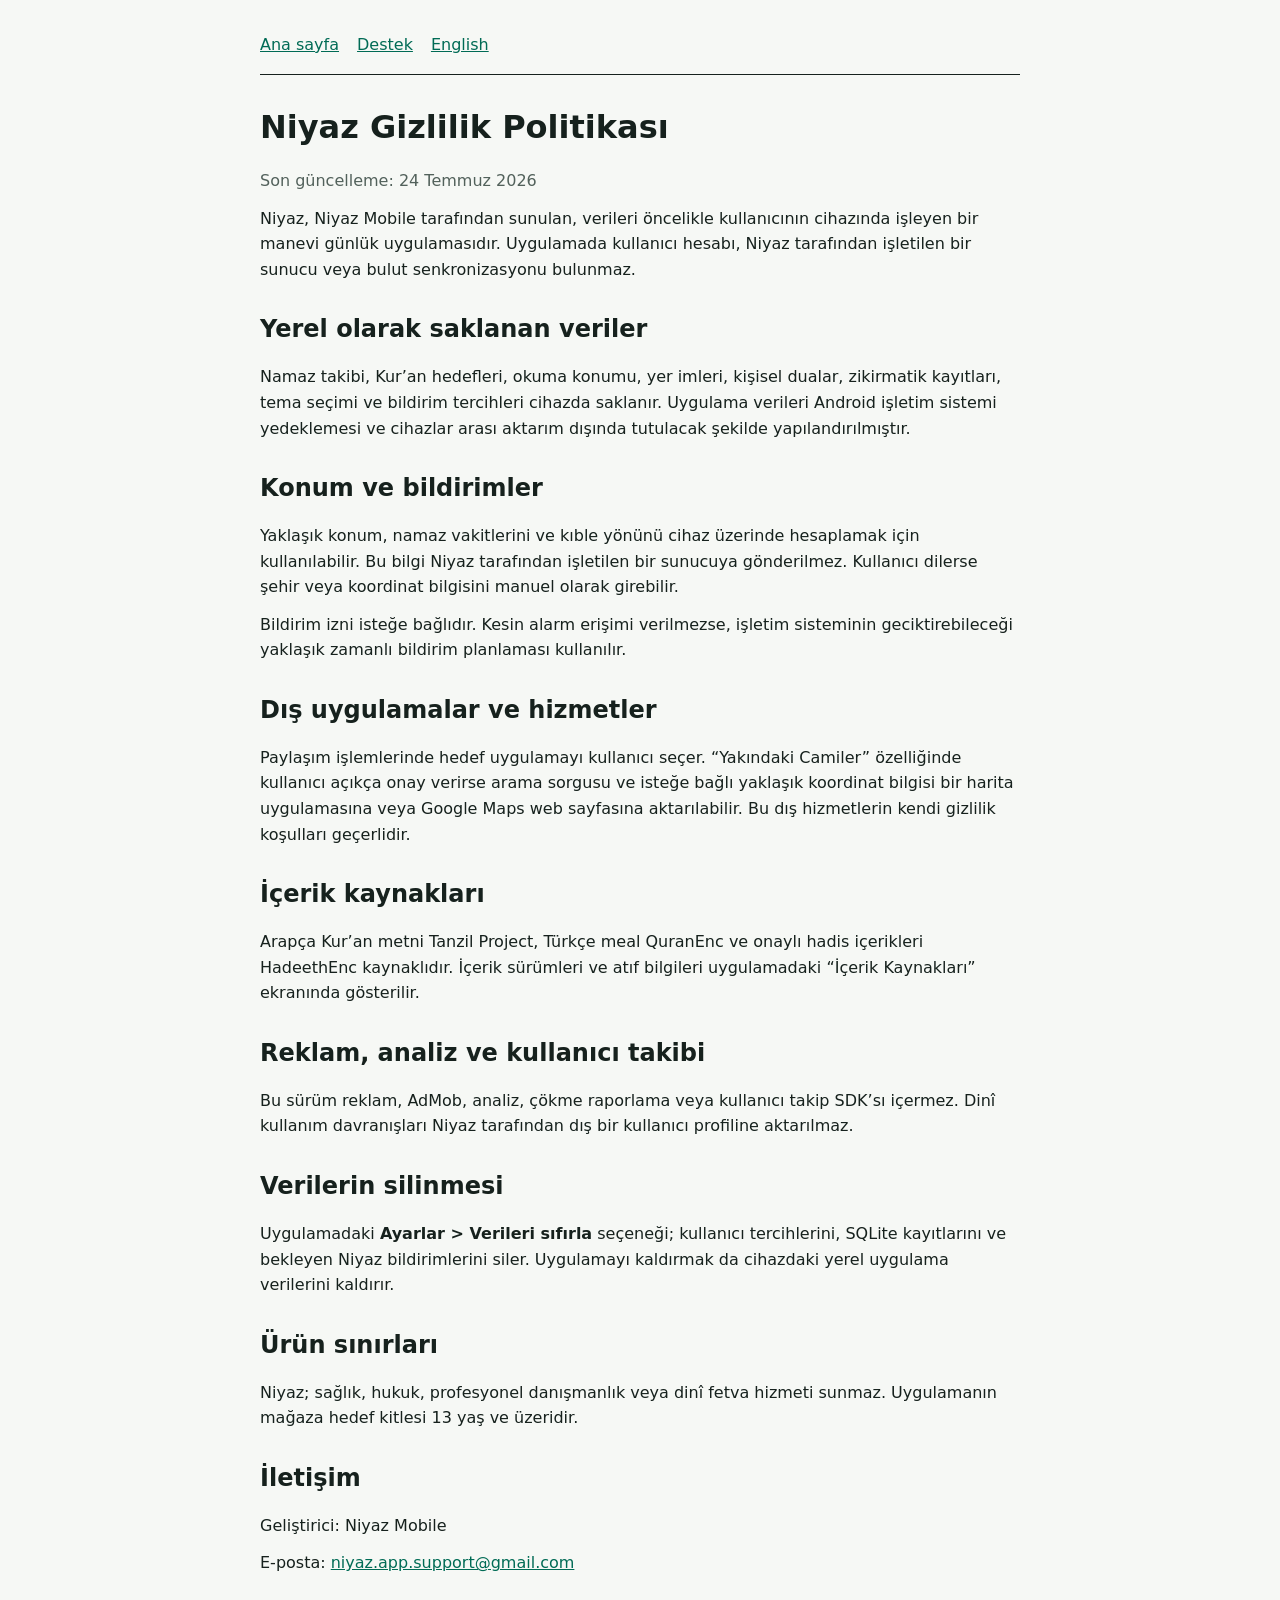
==== privacy-policy-tr.html @ 7903f7b3 "Add files via upload Publish Niyaz privacy and support pages" ====
<!doctype html>
<html lang="tr">
<head>
  <meta charset="utf-8">
  <meta name="viewport" content="width=device-width, initial-scale=1">
  <meta name="description" content="Niyaz – Manevi Günlük uygulamasının gizlilik politikası.">
  <title>Niyaz Gizlilik Politikası</title>
  <link rel="stylesheet" href="style.css">
</head>
<body>
  <main>
    <nav aria-label="Sayfa bağlantıları">
      <a href="index.html">Ana sayfa</a>
      <a href="support-tr.html">Destek</a>
      <a href="privacy-policy-en.html" lang="en">English</a>
    </nav>
    <h1>Niyaz Gizlilik Politikası</h1>
    <p class="meta">Son güncelleme: 24 Temmuz 2026</p>
    <p>Niyaz, Niyaz Mobile tarafından sunulan, verileri öncelikle kullanıcının cihazında işleyen bir manevi günlük uygulamasıdır. Uygulamada kullanıcı hesabı, Niyaz tarafından işletilen bir sunucu veya bulut senkronizasyonu bulunmaz.</p>
    <h2>Yerel olarak saklanan veriler</h2>
    <p>Namaz takibi, Kur’an hedefleri, okuma konumu, yer imleri, kişisel dualar, zikirmatik kayıtları, tema seçimi ve bildirim tercihleri cihazda saklanır. Uygulama verileri Android işletim sistemi yedeklemesi ve cihazlar arası aktarım dışında tutulacak şekilde yapılandırılmıştır.</p>
    <h2>Konum ve bildirimler</h2>
    <p>Yaklaşık konum, namaz vakitlerini ve kıble yönünü cihaz üzerinde hesaplamak için kullanılabilir. Bu bilgi Niyaz tarafından işletilen bir sunucuya gönderilmez. Kullanıcı dilerse şehir veya koordinat bilgisini manuel olarak girebilir.</p>
    <p>Bildirim izni isteğe bağlıdır. Kesin alarm erişimi verilmezse, işletim sisteminin geciktirebileceği yaklaşık zamanlı bildirim planlaması kullanılır.</p>
    <h2>Dış uygulamalar ve hizmetler</h2>
    <p>Paylaşım işlemlerinde hedef uygulamayı kullanıcı seçer. “Yakındaki Camiler” özelliğinde kullanıcı açıkça onay verirse arama sorgusu ve isteğe bağlı yaklaşık koordinat bilgisi bir harita uygulamasına veya Google Maps web sayfasına aktarılabilir. Bu dış hizmetlerin kendi gizlilik koşulları geçerlidir.</p>
    <h2>İçerik kaynakları</h2>
    <p>Arapça Kur’an metni Tanzil Project, Türkçe meal QuranEnc ve onaylı hadis içerikleri HadeethEnc kaynaklıdır. İçerik sürümleri ve atıf bilgileri uygulamadaki “İçerik Kaynakları” ekranında gösterilir.</p>
    <h2>Reklam, analiz ve kullanıcı takibi</h2>
    <p>Bu sürüm reklam, AdMob, analiz, çökme raporlama veya kullanıcı takip SDK’sı içermez. Dinî kullanım davranışları Niyaz tarafından dış bir kullanıcı profiline aktarılmaz.</p>
    <h2>Verilerin silinmesi</h2>
    <p>Uygulamadaki <strong>Ayarlar &gt; Verileri sıfırla</strong> seçeneği; kullanıcı tercihlerini, SQLite kayıtlarını ve bekleyen Niyaz bildirimlerini siler. Uygulamayı kaldırmak da cihazdaki yerel uygulama verilerini kaldırır.</p>
    <h2>Ürün sınırları</h2>
    <p>Niyaz; sağlık, hukuk, profesyonel danışmanlık veya dinî fetva hizmeti sunmaz. Uygulamanın mağaza hedef kitlesi 13 yaş ve üzeridir.</p>
    <h2>İletişim</h2>
    <p>Geliştirici: Niyaz Mobile</p>
    <p>E-posta: <a href="mailto:niyaz.app.support@gmail.com">niyaz.app.support@gmail.com</a></p>
  </main>
</body>
</html>
---- style.css ----
:root {
  color-scheme: light dark;
  font-family: system-ui, -apple-system, BlinkMacSystemFont, "Segoe UI", sans-serif;
  line-height: 1.6;
  font-synthesis: none;
}
* { box-sizing: border-box; }
body { margin: 0; background: #f6f8f5; color: #16211d; }
main { width: min(760px, calc(100% - 32px)); margin: 0 auto; padding: 32px 0 64px; }
h1, h2 { line-height: 1.25; }
h1 { margin-top: 0; }
h2 { margin-top: 2rem; }
p { margin: 0.75rem 0; }
a { color: #006b55; overflow-wrap: anywhere; }
a:hover, a:focus-visible { text-decoration-thickness: 2px; }
nav { display: flex; flex-wrap: wrap; gap: 12px 18px; margin-bottom: 32px; padding-bottom: 16px; border-bottom: 1px solid currentColor; }
.meta { color: #52615b; }
@media (prefers-color-scheme: dark) {
  body { background: #071c15; color: #ecf4ef; }
  a { color: #78d9bb; }
  .meta { color: #b6c7bf; }
}
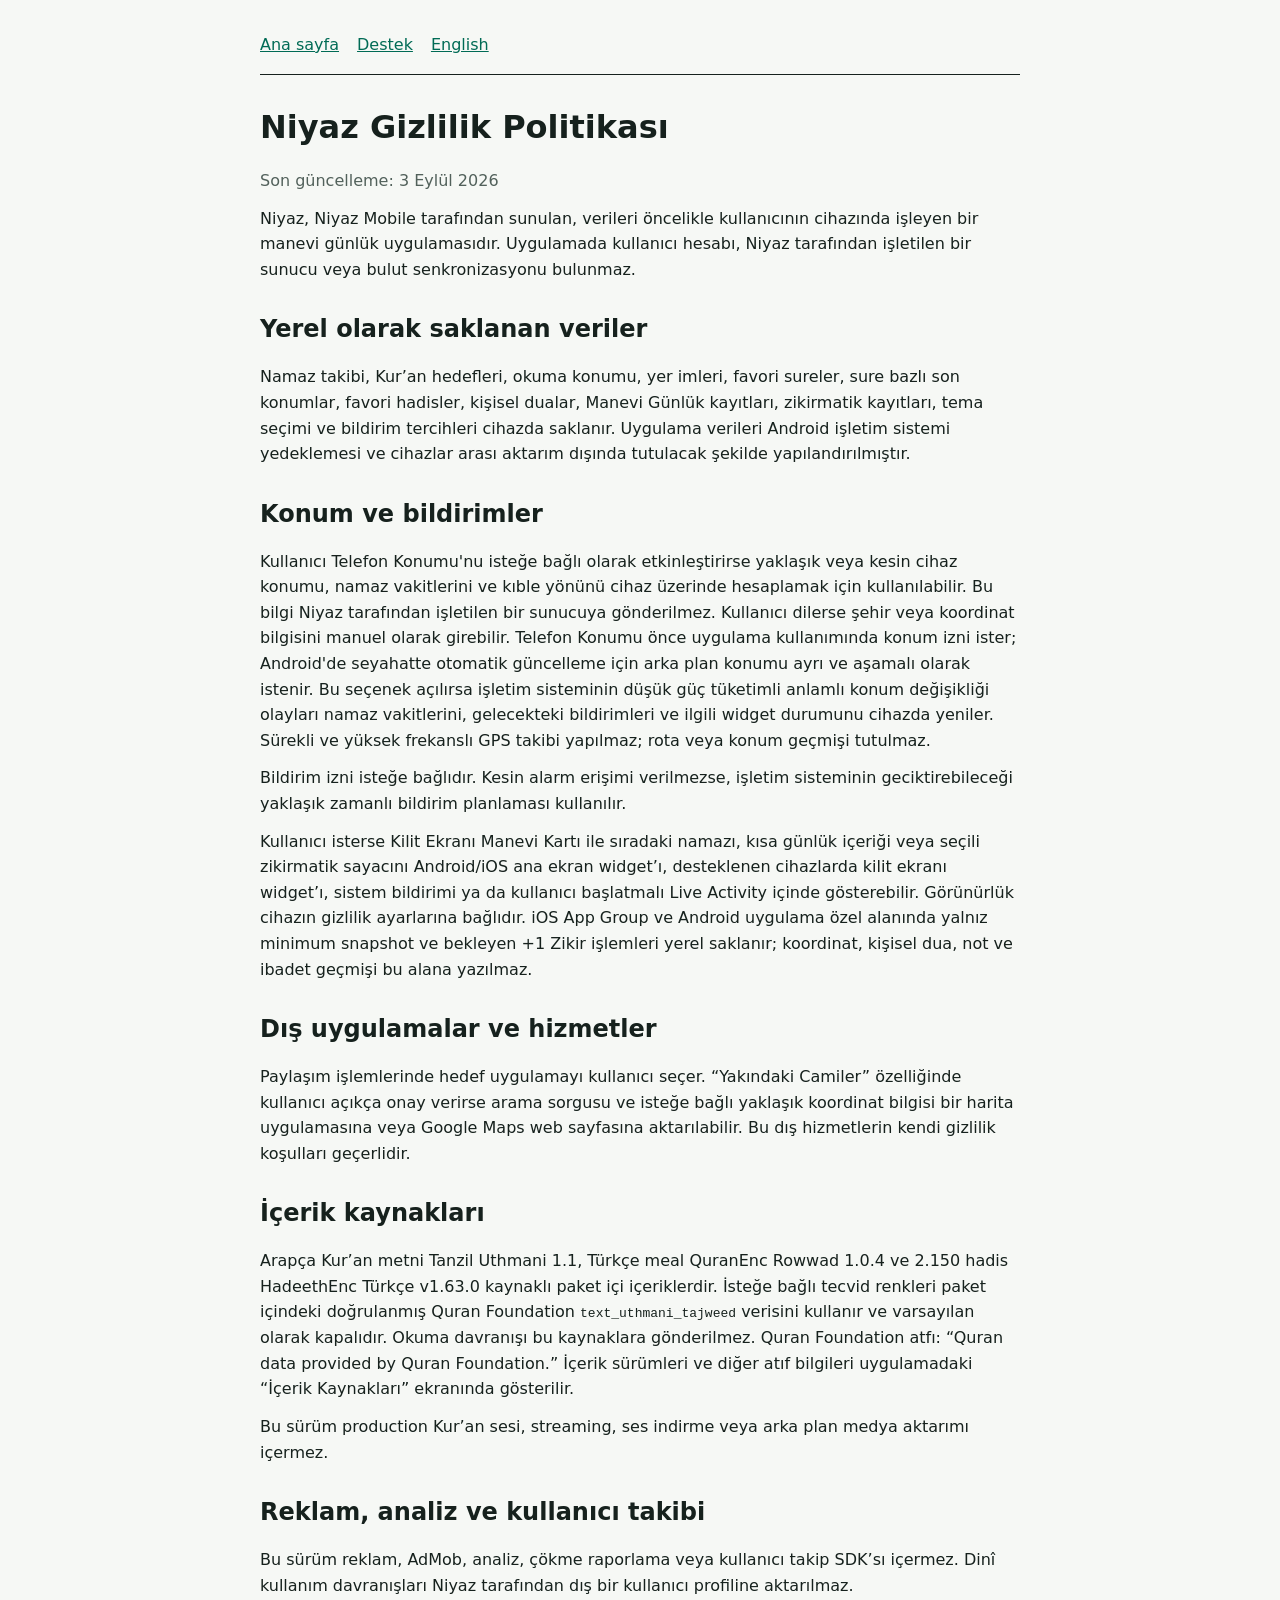
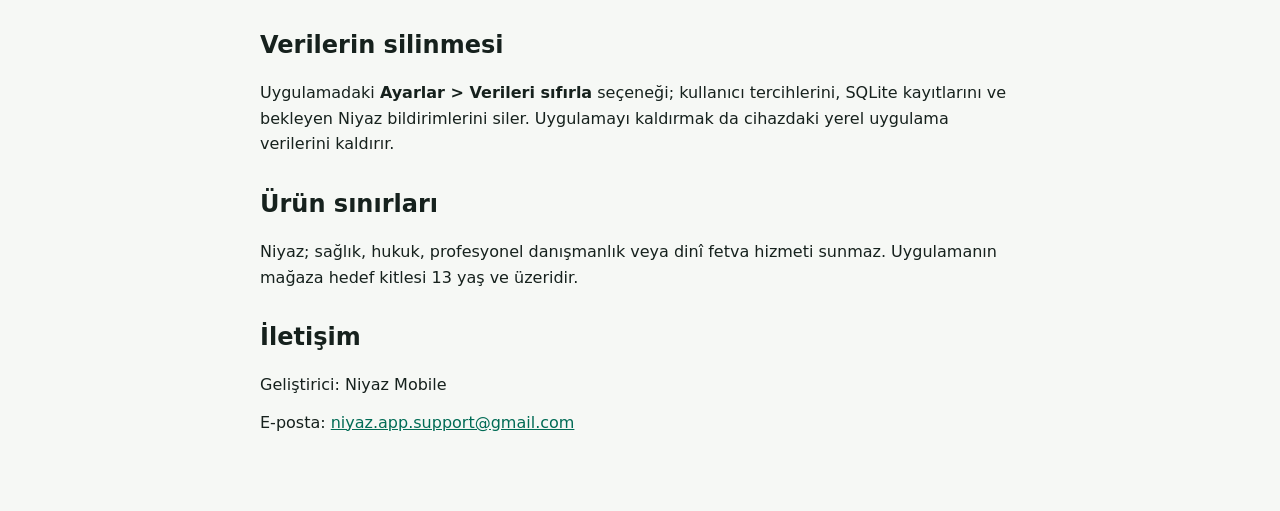
==== commit 67908108: "Update privacy-policy-tr.html" ====
--- a/privacy-policy-tr.html
+++ b/privacy-policy-tr.html
@@ -15,17 +15,19 @@
       <a href="privacy-policy-en.html" lang="en">English</a>
     </nav>
     <h1>Niyaz Gizlilik Politikası</h1>
-    <p class="meta">Son güncelleme: 24 Temmuz 2026</p>
+    <p class="meta">Son güncelleme: 3 Eylül 2026</p>
     <p>Niyaz, Niyaz Mobile tarafından sunulan, verileri öncelikle kullanıcının cihazında işleyen bir manevi günlük uygulamasıdır. Uygulamada kullanıcı hesabı, Niyaz tarafından işletilen bir sunucu veya bulut senkronizasyonu bulunmaz.</p>
     <h2>Yerel olarak saklanan veriler</h2>
-    <p>Namaz takibi, Kur’an hedefleri, okuma konumu, yer imleri, kişisel dualar, zikirmatik kayıtları, tema seçimi ve bildirim tercihleri cihazda saklanır. Uygulama verileri Android işletim sistemi yedeklemesi ve cihazlar arası aktarım dışında tutulacak şekilde yapılandırılmıştır.</p>
+    <p>Namaz takibi, Kur’an hedefleri, okuma konumu, yer imleri, favori sureler, sure bazlı son konumlar, favori hadisler, kişisel dualar, Manevi Günlük kayıtları, zikirmatik kayıtları, tema seçimi ve bildirim tercihleri cihazda saklanır. Uygulama verileri Android işletim sistemi yedeklemesi ve cihazlar arası aktarım dışında tutulacak şekilde yapılandırılmıştır.</p>
     <h2>Konum ve bildirimler</h2>
-    <p>Yaklaşık konum, namaz vakitlerini ve kıble yönünü cihaz üzerinde hesaplamak için kullanılabilir. Bu bilgi Niyaz tarafından işletilen bir sunucuya gönderilmez. Kullanıcı dilerse şehir veya koordinat bilgisini manuel olarak girebilir.</p>
+    <p>Kullanıcı Telefon Konumu'nu isteğe bağlı olarak etkinleştirirse yaklaşık veya kesin cihaz konumu, namaz vakitlerini ve kıble yönünü cihaz üzerinde hesaplamak için kullanılabilir. Bu bilgi Niyaz tarafından işletilen bir sunucuya gönderilmez. Kullanıcı dilerse şehir veya koordinat bilgisini manuel olarak girebilir. Telefon Konumu önce uygulama kullanımında konum izni ister; Android'de seyahatte otomatik güncelleme için arka plan konumu ayrı ve aşamalı olarak istenir. Bu seçenek açılırsa işletim sisteminin düşük güç tüketimli anlamlı konum değişikliği olayları namaz vakitlerini, gelecekteki bildirimleri ve ilgili widget durumunu cihazda yeniler. Sürekli ve yüksek frekanslı GPS takibi yapılmaz; rota veya konum geçmişi tutulmaz.</p>
     <p>Bildirim izni isteğe bağlıdır. Kesin alarm erişimi verilmezse, işletim sisteminin geciktirebileceği yaklaşık zamanlı bildirim planlaması kullanılır.</p>
+    <p>Kullanıcı isterse Kilit Ekranı Manevi Kartı ile sıradaki namazı, kısa günlük içeriği veya seçili zikirmatik sayacını Android/iOS ana ekran widget’ı, desteklenen cihazlarda kilit ekranı widget’ı, sistem bildirimi ya da kullanıcı başlatmalı Live Activity içinde gösterebilir. Görünürlük cihazın gizlilik ayarlarına bağlıdır. iOS App Group ve Android uygulama özel alanında yalnız minimum snapshot ve bekleyen +1 Zikir işlemleri yerel saklanır; koordinat, kişisel dua, not ve ibadet geçmişi bu alana yazılmaz.</p>
     <h2>Dış uygulamalar ve hizmetler</h2>
     <p>Paylaşım işlemlerinde hedef uygulamayı kullanıcı seçer. “Yakındaki Camiler” özelliğinde kullanıcı açıkça onay verirse arama sorgusu ve isteğe bağlı yaklaşık koordinat bilgisi bir harita uygulamasına veya Google Maps web sayfasına aktarılabilir. Bu dış hizmetlerin kendi gizlilik koşulları geçerlidir.</p>
     <h2>İçerik kaynakları</h2>
-    <p>Arapça Kur’an metni Tanzil Project, Türkçe meal QuranEnc ve onaylı hadis içerikleri HadeethEnc kaynaklıdır. İçerik sürümleri ve atıf bilgileri uygulamadaki “İçerik Kaynakları” ekranında gösterilir.</p>
+    <p>Arapça Kur’an metni Tanzil Uthmani 1.1, Türkçe meal QuranEnc Rowwad 1.0.4 ve 2.150 hadis HadeethEnc Türkçe v1.63.0 kaynaklı paket içi içeriklerdir. İsteğe bağlı tecvid renkleri paket içindeki doğrulanmış Quran Foundation <code>text_uthmani_tajweed</code> verisini kullanır ve varsayılan olarak kapalıdır. Okuma davranışı bu kaynaklara gönderilmez. Quran Foundation atfı: “Quran data provided by Quran Foundation.” İçerik sürümleri ve diğer atıf bilgileri uygulamadaki “İçerik Kaynakları” ekranında gösterilir.</p>
+    <p>Bu sürüm production Kur’an sesi, streaming, ses indirme veya arka plan medya aktarımı içermez.</p>
     <h2>Reklam, analiz ve kullanıcı takibi</h2>
     <p>Bu sürüm reklam, AdMob, analiz, çökme raporlama veya kullanıcı takip SDK’sı içermez. Dinî kullanım davranışları Niyaz tarafından dış bir kullanıcı profiline aktarılmaz.</p>
     <h2>Verilerin silinmesi</h2>
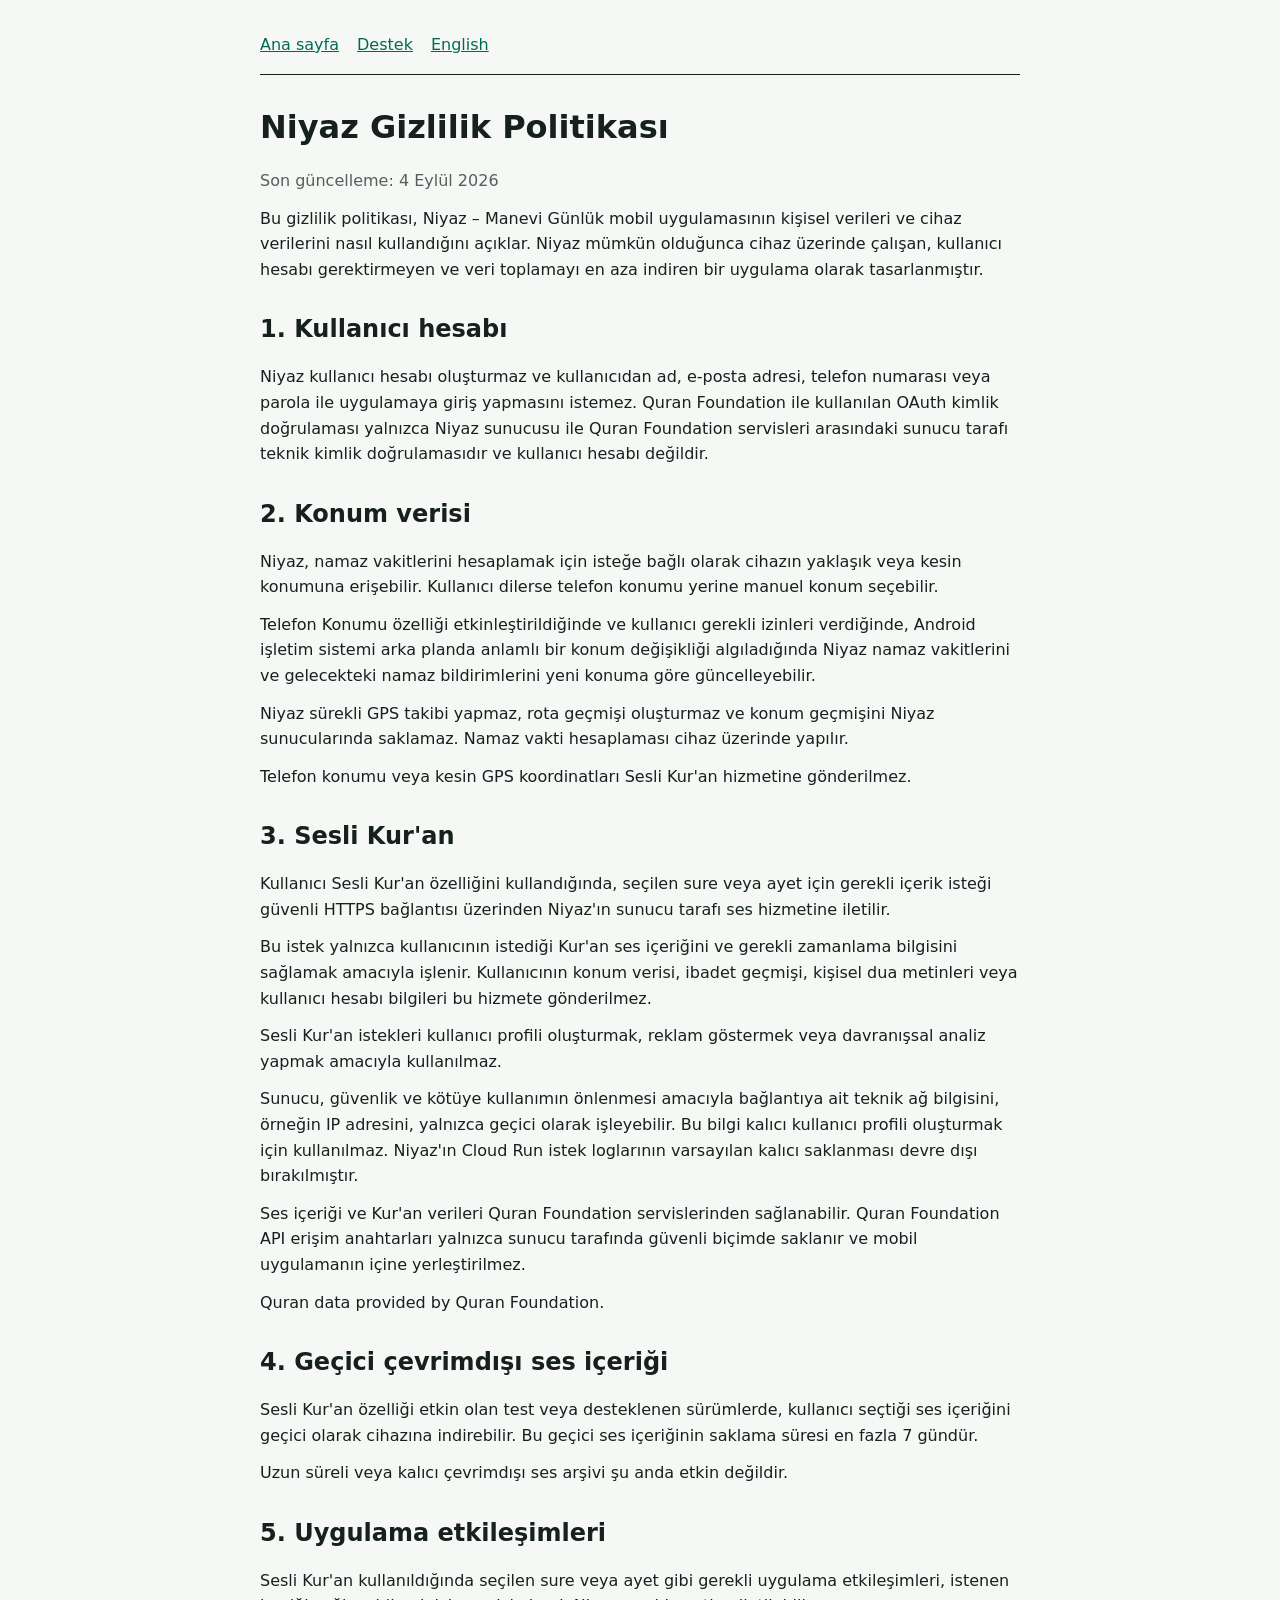
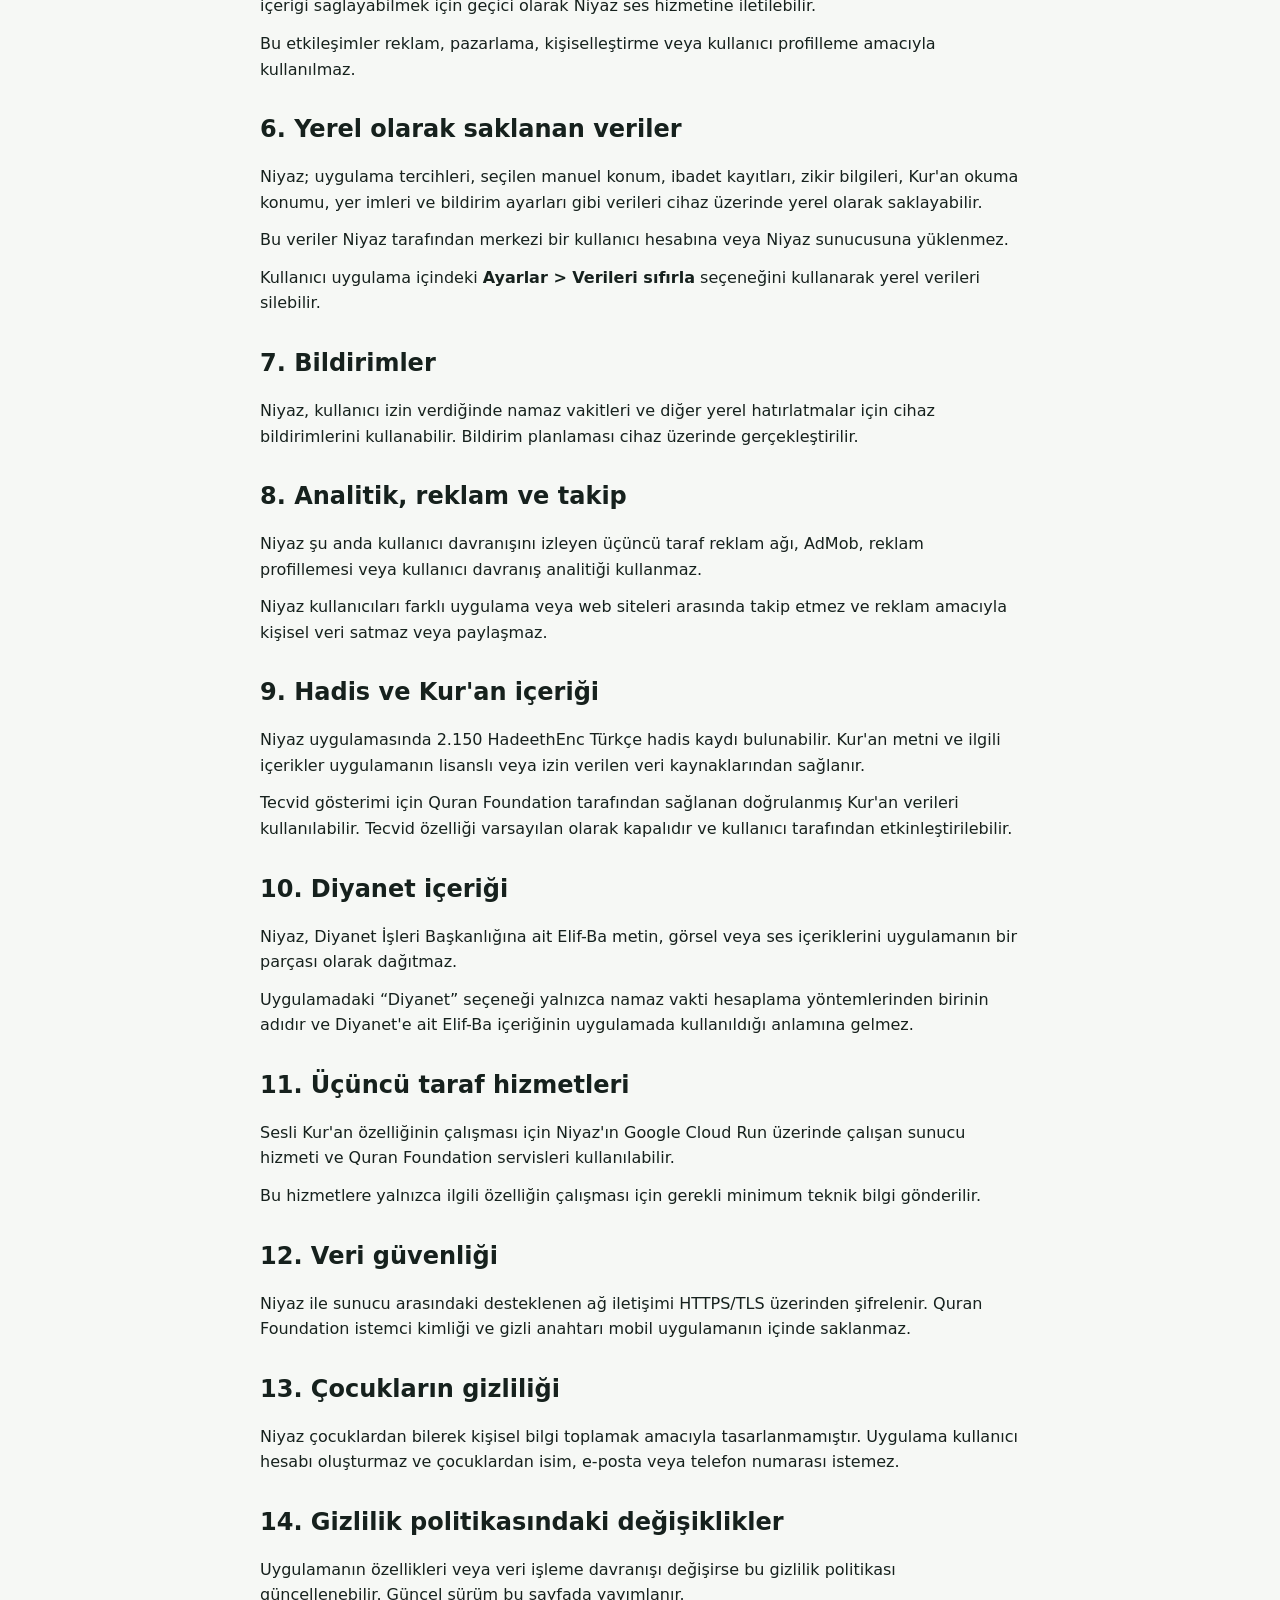
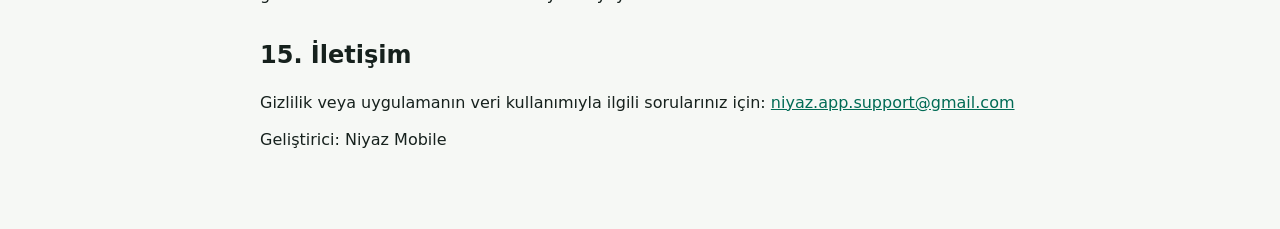
==== commit f3985bbf: "Update privacy-policy-tr.html" ====
--- a/privacy-policy-tr.html
+++ b/privacy-policy-tr.html
@@ -3,7 +3,7 @@
 <head>
   <meta charset="utf-8">
   <meta name="viewport" content="width=device-width, initial-scale=1">
-  <meta name="description" content="Niyaz – Manevi Günlük uygulamasının gizlilik politikası.">
+  <meta name="description" content="Niyaz – Manevi Günlük mobil uygulaması gizlilik politikası.">
   <title>Niyaz Gizlilik Politikası</title>
   <link rel="stylesheet" href="style.css">
 </head>
@@ -14,29 +14,215 @@
       <a href="support-tr.html">Destek</a>
       <a href="privacy-policy-en.html" lang="en">English</a>
     </nav>
+
     <h1>Niyaz Gizlilik Politikası</h1>
-    <p class="meta">Son güncelleme: 3 Eylül 2026</p>
-    <p>Niyaz, Niyaz Mobile tarafından sunulan, verileri öncelikle kullanıcının cihazında işleyen bir manevi günlük uygulamasıdır. Uygulamada kullanıcı hesabı, Niyaz tarafından işletilen bir sunucu veya bulut senkronizasyonu bulunmaz.</p>
-    <h2>Yerel olarak saklanan veriler</h2>
-    <p>Namaz takibi, Kur’an hedefleri, okuma konumu, yer imleri, favori sureler, sure bazlı son konumlar, favori hadisler, kişisel dualar, Manevi Günlük kayıtları, zikirmatik kayıtları, tema seçimi ve bildirim tercihleri cihazda saklanır. Uygulama verileri Android işletim sistemi yedeklemesi ve cihazlar arası aktarım dışında tutulacak şekilde yapılandırılmıştır.</p>
-    <h2>Konum ve bildirimler</h2>
-    <p>Kullanıcı Telefon Konumu'nu isteğe bağlı olarak etkinleştirirse yaklaşık veya kesin cihaz konumu, namaz vakitlerini ve kıble yönünü cihaz üzerinde hesaplamak için kullanılabilir. Bu bilgi Niyaz tarafından işletilen bir sunucuya gönderilmez. Kullanıcı dilerse şehir veya koordinat bilgisini manuel olarak girebilir. Telefon Konumu önce uygulama kullanımında konum izni ister; Android'de seyahatte otomatik güncelleme için arka plan konumu ayrı ve aşamalı olarak istenir. Bu seçenek açılırsa işletim sisteminin düşük güç tüketimli anlamlı konum değişikliği olayları namaz vakitlerini, gelecekteki bildirimleri ve ilgili widget durumunu cihazda yeniler. Sürekli ve yüksek frekanslı GPS takibi yapılmaz; rota veya konum geçmişi tutulmaz.</p>
-    <p>Bildirim izni isteğe bağlıdır. Kesin alarm erişimi verilmezse, işletim sisteminin geciktirebileceği yaklaşık zamanlı bildirim planlaması kullanılır.</p>
-    <p>Kullanıcı isterse Kilit Ekranı Manevi Kartı ile sıradaki namazı, kısa günlük içeriği veya seçili zikirmatik sayacını Android/iOS ana ekran widget’ı, desteklenen cihazlarda kilit ekranı widget’ı, sistem bildirimi ya da kullanıcı başlatmalı Live Activity içinde gösterebilir. Görünürlük cihazın gizlilik ayarlarına bağlıdır. iOS App Group ve Android uygulama özel alanında yalnız minimum snapshot ve bekleyen +1 Zikir işlemleri yerel saklanır; koordinat, kişisel dua, not ve ibadet geçmişi bu alana yazılmaz.</p>
-    <h2>Dış uygulamalar ve hizmetler</h2>
-    <p>Paylaşım işlemlerinde hedef uygulamayı kullanıcı seçer. “Yakındaki Camiler” özelliğinde kullanıcı açıkça onay verirse arama sorgusu ve isteğe bağlı yaklaşık koordinat bilgisi bir harita uygulamasına veya Google Maps web sayfasına aktarılabilir. Bu dış hizmetlerin kendi gizlilik koşulları geçerlidir.</p>
-    <h2>İçerik kaynakları</h2>
-    <p>Arapça Kur’an metni Tanzil Uthmani 1.1, Türkçe meal QuranEnc Rowwad 1.0.4 ve 2.150 hadis HadeethEnc Türkçe v1.63.0 kaynaklı paket içi içeriklerdir. İsteğe bağlı tecvid renkleri paket içindeki doğrulanmış Quran Foundation <code>text_uthmani_tajweed</code> verisini kullanır ve varsayılan olarak kapalıdır. Okuma davranışı bu kaynaklara gönderilmez. Quran Foundation atfı: “Quran data provided by Quran Foundation.” İçerik sürümleri ve diğer atıf bilgileri uygulamadaki “İçerik Kaynakları” ekranında gösterilir.</p>
-    <p>Bu sürüm production Kur’an sesi, streaming, ses indirme veya arka plan medya aktarımı içermez.</p>
-    <h2>Reklam, analiz ve kullanıcı takibi</h2>
-    <p>Bu sürüm reklam, AdMob, analiz, çökme raporlama veya kullanıcı takip SDK’sı içermez. Dinî kullanım davranışları Niyaz tarafından dış bir kullanıcı profiline aktarılmaz.</p>
-    <h2>Verilerin silinmesi</h2>
-    <p>Uygulamadaki <strong>Ayarlar &gt; Verileri sıfırla</strong> seçeneği; kullanıcı tercihlerini, SQLite kayıtlarını ve bekleyen Niyaz bildirimlerini siler. Uygulamayı kaldırmak da cihazdaki yerel uygulama verilerini kaldırır.</p>
-    <h2>Ürün sınırları</h2>
-    <p>Niyaz; sağlık, hukuk, profesyonel danışmanlık veya dinî fetva hizmeti sunmaz. Uygulamanın mağaza hedef kitlesi 13 yaş ve üzeridir.</p>
-    <h2>İletişim</h2>
+    <p class="meta">Son güncelleme: 4 Eylül 2026</p>
+
+    <p>
+      Bu gizlilik politikası, Niyaz – Manevi Günlük mobil uygulamasının
+      kişisel verileri ve cihaz verilerini nasıl kullandığını açıklar.
+      Niyaz mümkün olduğunca cihaz üzerinde çalışan, kullanıcı hesabı
+      gerektirmeyen ve veri toplamayı en aza indiren bir uygulama olarak
+      tasarlanmıştır.
+    </p>
+
+    <h2>1. Kullanıcı hesabı</h2>
+    <p>
+      Niyaz kullanıcı hesabı oluşturmaz ve kullanıcıdan ad, e-posta adresi,
+      telefon numarası veya parola ile uygulamaya giriş yapmasını istemez.
+      Quran Foundation ile kullanılan OAuth kimlik doğrulaması yalnızca
+      Niyaz sunucusu ile Quran Foundation servisleri arasındaki sunucu
+      tarafı teknik kimlik doğrulamasıdır ve kullanıcı hesabı değildir.
+    </p>
+
+    <h2>2. Konum verisi</h2>
+    <p>
+      Niyaz, namaz vakitlerini hesaplamak için isteğe bağlı olarak cihazın
+      yaklaşık veya kesin konumuna erişebilir. Kullanıcı dilerse telefon
+      konumu yerine manuel konum seçebilir.
+    </p>
+
+    <p>
+      Telefon Konumu özelliği etkinleştirildiğinde ve kullanıcı gerekli
+      izinleri verdiğinde, Android işletim sistemi arka planda anlamlı bir
+      konum değişikliği algıladığında Niyaz namaz vakitlerini ve gelecekteki
+      namaz bildirimlerini yeni konuma göre güncelleyebilir.
+    </p>
+
+    <p>
+      Niyaz sürekli GPS takibi yapmaz, rota geçmişi oluşturmaz ve konum
+      geçmişini Niyaz sunucularında saklamaz. Namaz vakti hesaplaması cihaz
+      üzerinde yapılır.
+    </p>
+
+    <p>
+      Telefon konumu veya kesin GPS koordinatları Sesli Kur'an hizmetine
+      gönderilmez.
+    </p>
+
+    <h2>3. Sesli Kur'an</h2>
+    <p>
+      Kullanıcı Sesli Kur'an özelliğini kullandığında, seçilen sure veya ayet
+      için gerekli içerik isteği güvenli HTTPS bağlantısı üzerinden Niyaz'ın
+      sunucu tarafı ses hizmetine iletilir.
+    </p>
+
+    <p>
+      Bu istek yalnızca kullanıcının istediği Kur'an ses içeriğini ve gerekli
+      zamanlama bilgisini sağlamak amacıyla işlenir. Kullanıcının konum verisi,
+      ibadet geçmişi, kişisel dua metinleri veya kullanıcı hesabı bilgileri bu
+      hizmete gönderilmez.
+    </p>
+
+    <p>
+      Sesli Kur'an istekleri kullanıcı profili oluşturmak, reklam göstermek
+      veya davranışsal analiz yapmak amacıyla kullanılmaz.
+    </p>
+
+    <p>
+      Sunucu, güvenlik ve kötüye kullanımın önlenmesi amacıyla bağlantıya ait
+      teknik ağ bilgisini, örneğin IP adresini, yalnızca geçici olarak
+      işleyebilir. Bu bilgi kalıcı kullanıcı profili oluşturmak için
+      kullanılmaz. Niyaz'ın Cloud Run istek loglarının varsayılan kalıcı
+      saklanması devre dışı bırakılmıştır.
+    </p>
+
+    <p>
+      Ses içeriği ve Kur'an verileri Quran Foundation servislerinden
+      sağlanabilir. Quran Foundation API erişim anahtarları yalnızca sunucu
+      tarafında güvenli biçimde saklanır ve mobil uygulamanın içine
+      yerleştirilmez.
+    </p>
+
+    <p>
+      Quran data provided by Quran Foundation.
+    </p>
+
+    <h2>4. Geçici çevrimdışı ses içeriği</h2>
+    <p>
+      Sesli Kur'an özelliği etkin olan test veya desteklenen sürümlerde,
+      kullanıcı seçtiği ses içeriğini geçici olarak cihazına indirebilir.
+      Bu geçici ses içeriğinin saklama süresi en fazla 7 gündür.
+    </p>
+
+    <p>
+      Uzun süreli veya kalıcı çevrimdışı ses arşivi şu anda etkin değildir.
+    </p>
+
+    <h2>5. Uygulama etkileşimleri</h2>
+    <p>
+      Sesli Kur'an kullanıldığında seçilen sure veya ayet gibi gerekli
+      uygulama etkileşimleri, istenen içeriği sağlayabilmek için geçici olarak
+      Niyaz ses hizmetine iletilebilir.
+    </p>
+
+    <p>
+      Bu etkileşimler reklam, pazarlama, kişiselleştirme veya kullanıcı
+      profilleme amacıyla kullanılmaz.
+    </p>
+
+    <h2>6. Yerel olarak saklanan veriler</h2>
+    <p>
+      Niyaz; uygulama tercihleri, seçilen manuel konum, ibadet kayıtları,
+      zikir bilgileri, Kur'an okuma konumu, yer imleri ve bildirim ayarları
+      gibi verileri cihaz üzerinde yerel olarak saklayabilir.
+    </p>
+
+    <p>
+      Bu veriler Niyaz tarafından merkezi bir kullanıcı hesabına veya Niyaz
+      sunucusuna yüklenmez.
+    </p>
+
+    <p>
+      Kullanıcı uygulama içindeki
+      <strong>Ayarlar &gt; Verileri sıfırla</strong> seçeneğini kullanarak
+      yerel verileri silebilir.
+    </p>
+
+    <h2>7. Bildirimler</h2>
+    <p>
+      Niyaz, kullanıcı izin verdiğinde namaz vakitleri ve diğer yerel
+      hatırlatmalar için cihaz bildirimlerini kullanabilir.
+      Bildirim planlaması cihaz üzerinde gerçekleştirilir.
+    </p>
+
+    <h2>8. Analitik, reklam ve takip</h2>
+    <p>
+      Niyaz şu anda kullanıcı davranışını izleyen üçüncü taraf reklam ağı,
+      AdMob, reklam profillemesi veya kullanıcı davranış analitiği kullanmaz.
+    </p>
+
+    <p>
+      Niyaz kullanıcıları farklı uygulama veya web siteleri arasında takip
+      etmez ve reklam amacıyla kişisel veri satmaz veya paylaşmaz.
+    </p>
+
+    <h2>9. Hadis ve Kur'an içeriği</h2>
+    <p>
+      Niyaz uygulamasında 2.150 HadeethEnc Türkçe hadis kaydı bulunabilir.
+      Kur'an metni ve ilgili içerikler uygulamanın lisanslı veya izin verilen
+      veri kaynaklarından sağlanır.
+    </p>
+
+    <p>
+      Tecvid gösterimi için Quran Foundation tarafından sağlanan doğrulanmış
+      Kur'an verileri kullanılabilir. Tecvid özelliği varsayılan olarak
+      kapalıdır ve kullanıcı tarafından etkinleştirilebilir.
+    </p>
+
+    <h2>10. Diyanet içeriği</h2>
+    <p>
+      Niyaz, Diyanet İşleri Başkanlığına ait Elif-Ba metin, görsel veya ses
+      içeriklerini uygulamanın bir parçası olarak dağıtmaz.
+    </p>
+
+    <p>
+      Uygulamadaki “Diyanet” seçeneği yalnızca namaz vakti hesaplama
+      yöntemlerinden birinin adıdır ve Diyanet'e ait Elif-Ba içeriğinin
+      uygulamada kullanıldığı anlamına gelmez.
+    </p>
+
+    <h2>11. Üçüncü taraf hizmetleri</h2>
+    <p>
+      Sesli Kur'an özelliğinin çalışması için Niyaz'ın Google Cloud Run
+      üzerinde çalışan sunucu hizmeti ve Quran Foundation servisleri
+      kullanılabilir.
+    </p>
+
+    <p>
+      Bu hizmetlere yalnızca ilgili özelliğin çalışması için gerekli minimum
+      teknik bilgi gönderilir.
+    </p>
+
+    <h2>12. Veri güvenliği</h2>
+    <p>
+      Niyaz ile sunucu arasındaki desteklenen ağ iletişimi HTTPS/TLS üzerinden
+      şifrelenir. Quran Foundation istemci kimliği ve gizli anahtarı mobil
+      uygulamanın içinde saklanmaz.
+    </p>
+
+    <h2>13. Çocukların gizliliği</h2>
+    <p>
+      Niyaz çocuklardan bilerek kişisel bilgi toplamak amacıyla
+      tasarlanmamıştır. Uygulama kullanıcı hesabı oluşturmaz ve çocuklardan
+      isim, e-posta veya telefon numarası istemez.
+    </p>
+
+    <h2>14. Gizlilik politikasındaki değişiklikler</h2>
+    <p>
+      Uygulamanın özellikleri veya veri işleme davranışı değişirse bu gizlilik
+      politikası güncellenebilir. Güncel sürüm bu sayfada yayımlanır.
+    </p>
+
+    <h2>15. İletişim</h2>
+    <p>
+      Gizlilik veya uygulamanın veri kullanımıyla ilgili sorularınız için:
+      <a href="mailto:niyaz.app.support@gmail.com">
+        niyaz.app.support@gmail.com
+      </a>
+    </p>
+
     <p>Geliştirici: Niyaz Mobile</p>
-    <p>E-posta: <a href="mailto:niyaz.app.support@gmail.com">niyaz.app.support@gmail.com</a></p>
   </main>
 </body>
 </html>
